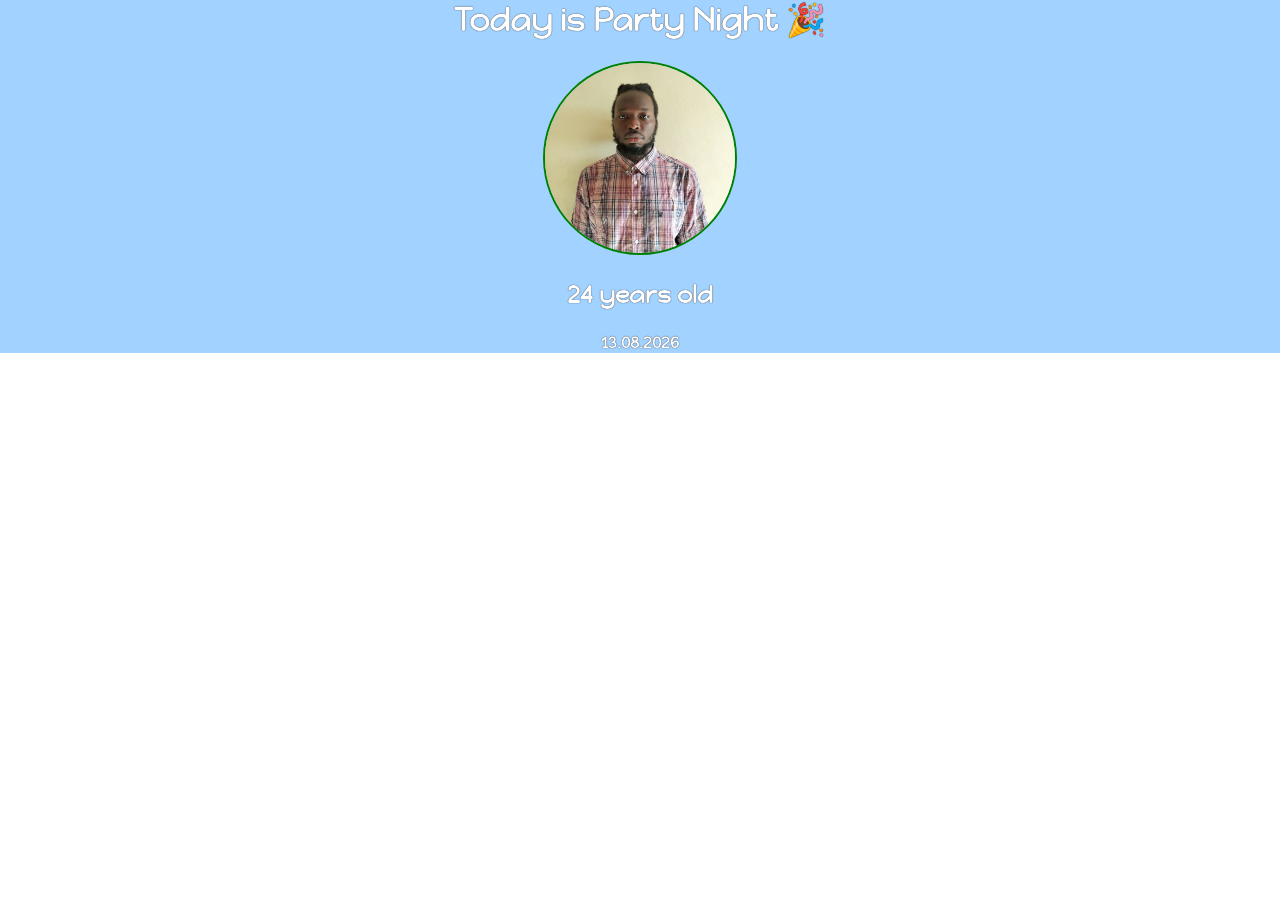
==== html_css/CSS/birthday_gift/index.html @ db70a27a "party-card" ====
<!DOCTYPE html>
<html lang="en">
<head>
  <link rel="preconnect" href="https://fonts.googleapis.com">
  <link rel="preconnect" href="https://fonts.gstatic.com" crossorigin>
  <link href="https://fonts.googleapis.com/css2?family=Happy+Monkey&display=swap" rel="stylesheet">
  <meta charset="UTF-8">
  <meta name="viewport" content="width=device-width, initial-scale=1.0">
  <link rel="stylesheet" href="./css/styles.css">
  <title>Birthday Gift</title>
</head>
<body>
  <div class="hero">
    <h1 id="title">Today is Party Night &#x1F389;</h1>
    <img id="avatar" src="./images/samuel.jpg" alt="Samuel's photo">
    <h2>24 years old</h2>
    <h4>13.08.2026</h4>
  </div>
</body>
</html>
---- html_css/CSS/birthday_gift/css/styles.css ----
body {
  margin: 0;
}

.hero {
  font-family: "Happy Monkey", system-ui, -apple-system, BlinkMacSystemFont, 'Segoe UI', Roboto, Oxygen, Ubuntu, Cantarell, 'Open Sans', 'Helvetica Neue', cursive, sans-serif;
  text-align: center;
  background: #a2d2ff;
  color: white;
}

#title {
  margin-top: 0;
}

#avatar {
  width: 190px;
  border-radius: 50%;
  border: 2px solid green;
}

h1, h2, h3, h4, p {
  text-shadow: 0px 0px 1px black;
}
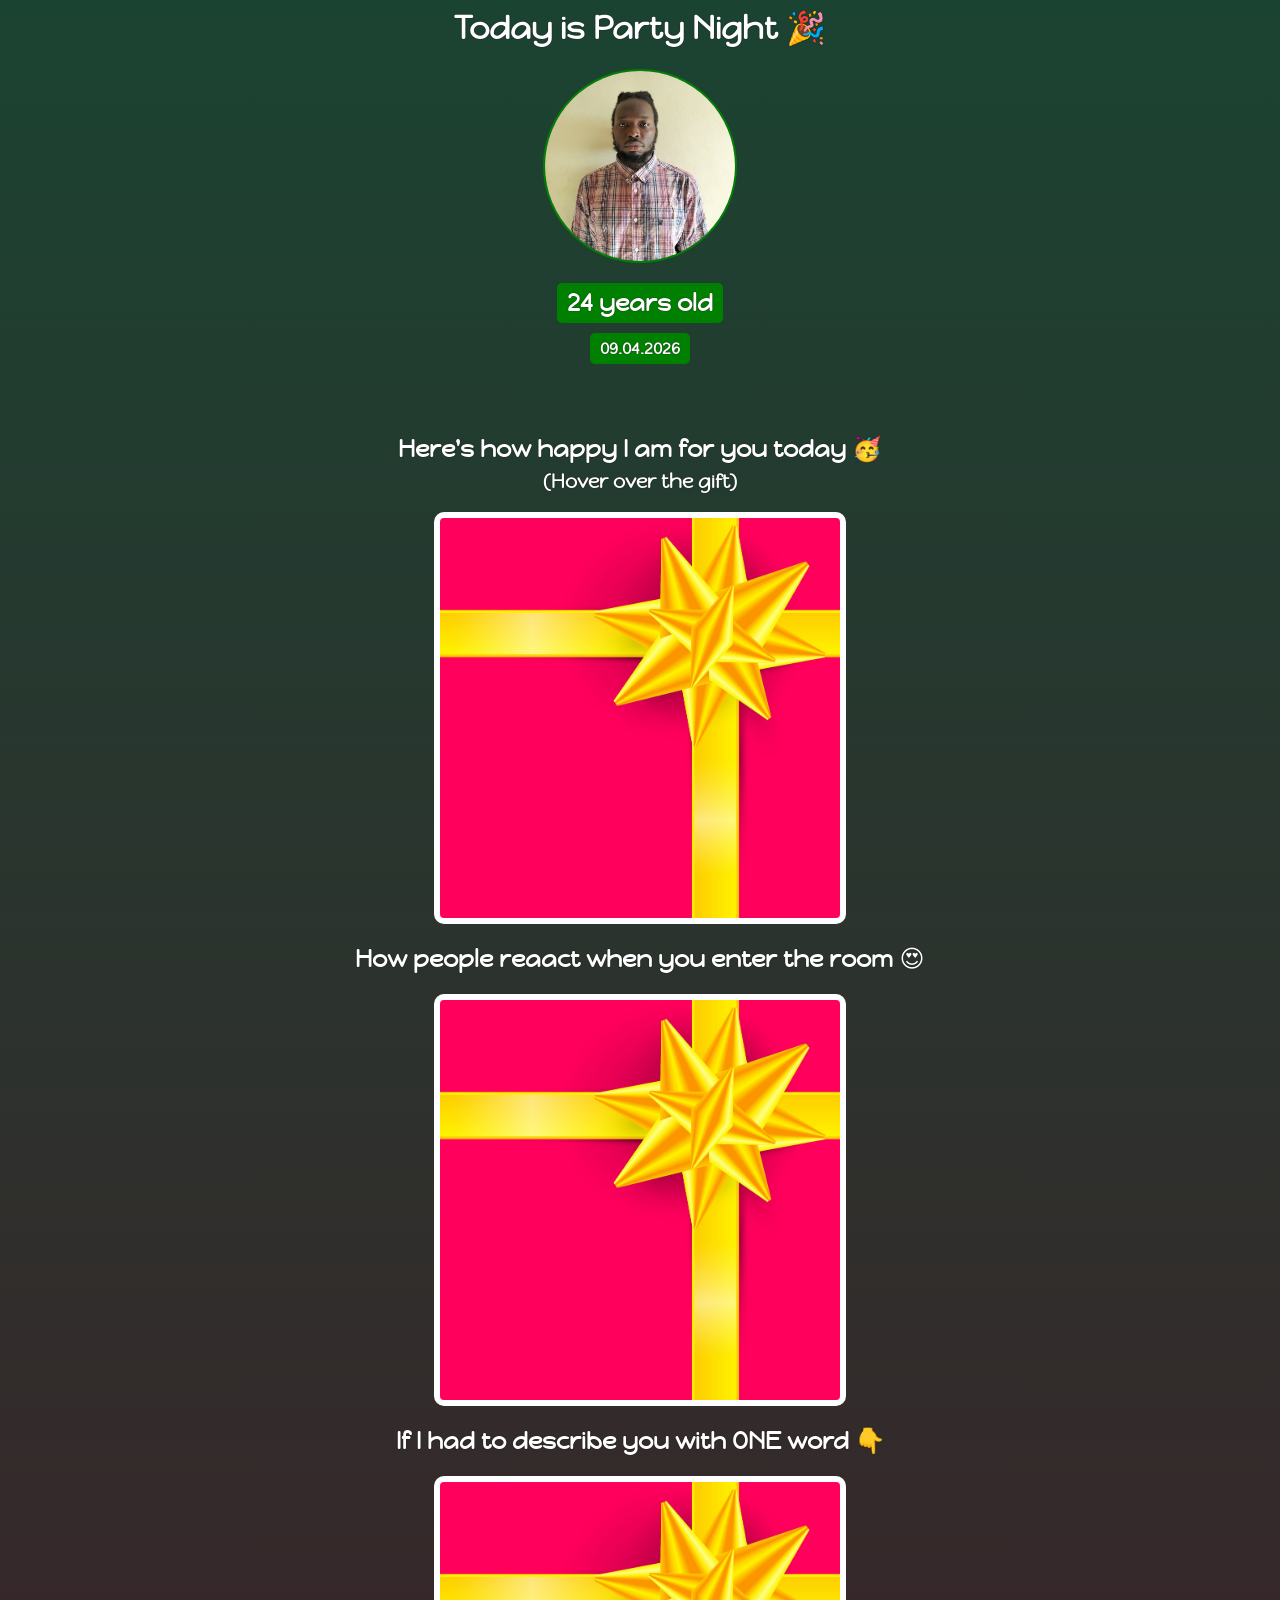
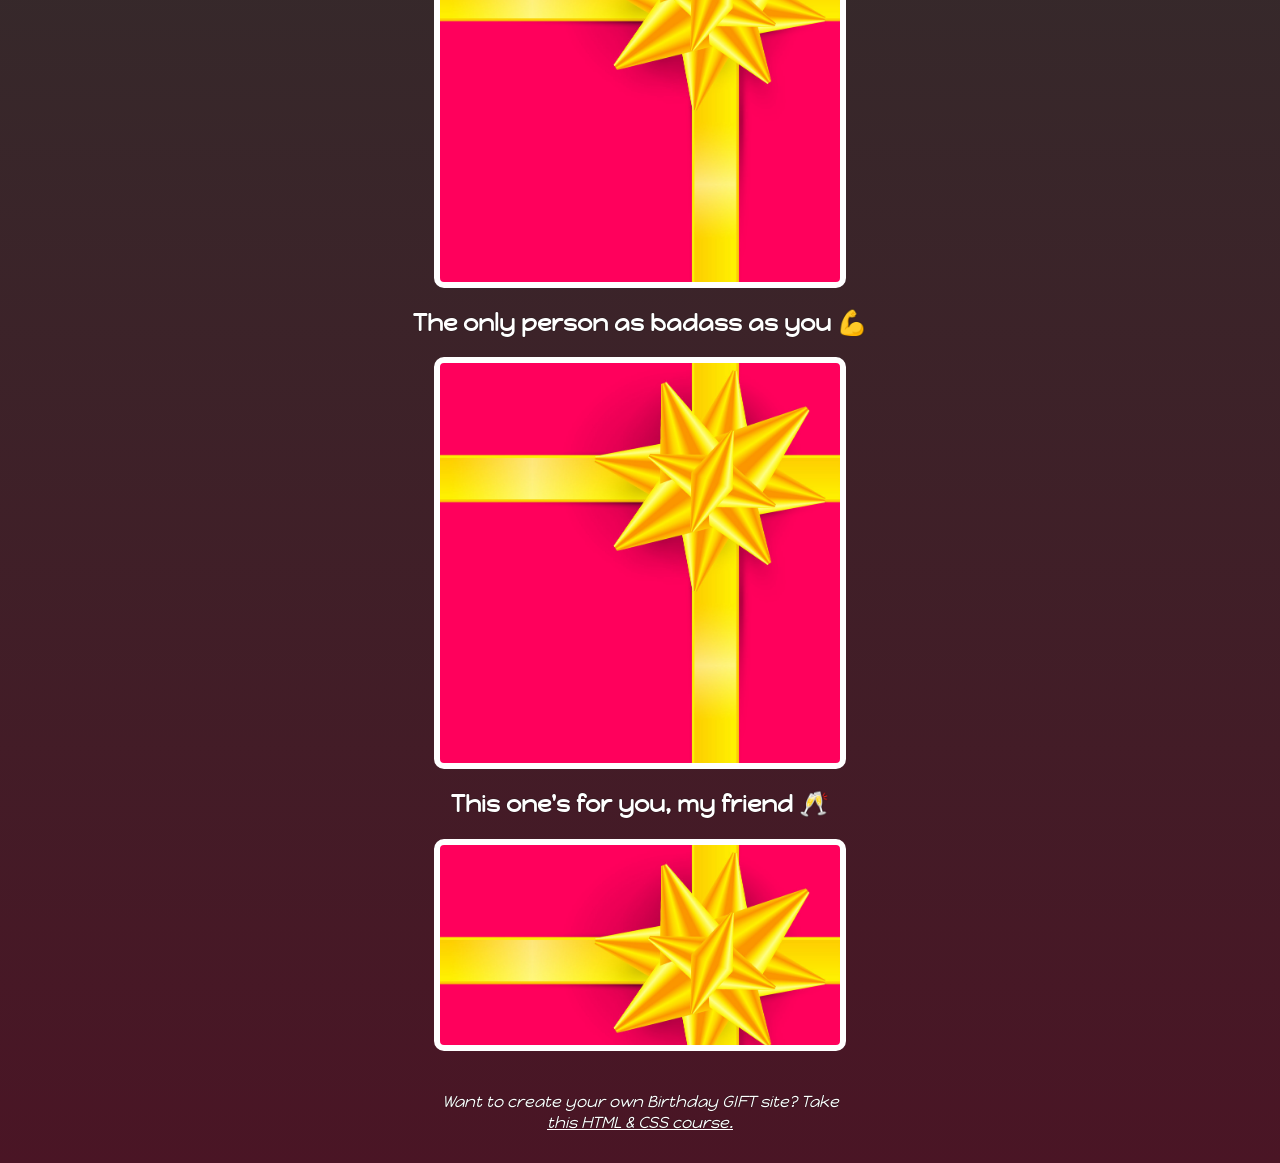
==== commit 6304464f: "party-web_complete" ====
--- a/html_css/CSS/birthday_gift/index.html
+++ b/html_css/CSS/birthday_gift/index.html
@@ -10,11 +10,39 @@
   <title>Birthday Gift</title>
 </head>
 <body>
-  <div class="hero">
+  <div id="header">
     <h1 id="title">Today is Party Night &#x1F389;</h1>
     <img id="avatar" src="./images/samuel.jpg" alt="Samuel's photo">
-    <h2>24 years old</h2>
-    <h4>13.08.2026</h4>
+    <h2 id="bday-age">24 years old</h2>
+    <h4 id="bday-date">09.04.2026</h4>
   </div>
+  <div id="gift-section">
+    <div class="gift1">
+      <h2 class="gift-title">Here's how happy I am for you today &#x1F973;</h2>
+      <h3 class="gift-hint">(Hover over the gift)</h3>
+      <div class="gift-cover" id="gif-happy"></div>
+    </div>
+    <div class="gift2">
+      <h2>How people reaact when you enter the room &#x1F60D;</h2>
+      <div class="gift-cover" id="gif-wink"></div>
+    </div>
+    <div class="gift3">
+      <h2>If I had to describe you with ONE word &#x1F447;</h2>
+      <div class="gift-cover" id="gif-genius"></div>
+    </div>
+    <div class="gift4">
+      <h2>The only person as badass as you &#x1F4AA;</h2>
+      <div class="gift-cover" id="gif-badass"></div>
+    </div>
+    <div class="gift5">
+      <h2>This one's for you, my friend &#x1F942;</h2>
+      <div id="gif-cheers"></div>
+    </div>
+  </div>
+  <footer>
+    <p id="footer-content">
+      Want to create your own Birthday GIFT site? Take <a target="_blank" href="https://scrimba.com/learn/htmlandcss">this HTML & CSS course.</a>
+    </p>
+  </footer>
 </body>
 </html>
--- a/html_css/CSS/birthday_gift/css/styles.css
+++ b/html_css/CSS/birthday_gift/css/styles.css
@@ -1,13 +1,9 @@
 
 
 body {
-  margin: 0;
-}
-
-.hero {
   font-family: "Happy Monkey", system-ui, -apple-system, BlinkMacSystemFont, 'Segoe UI', Roboto, Oxygen, Ubuntu, Cantarell, 'Open Sans', 'Helvetica Neue', cursive, sans-serif;
   text-align: center;
-  background: #a2d2ff;
+  background: linear-gradient(#1b4332, #4a1525);
   color: white;
 }
 
@@ -23,4 +19,92 @@
 
 h1, h2, h3, h4, p {
   text-shadow: 0px 0px 1px black;
+}
+
+#bday-age {
+  margin-bottom: 10px;
+  background: green;
+  padding: 5px 10px;
+  border-radius: 5px;
+}
+
+#bday-date {
+  margin: 0;
+  background: green;
+  padding: 5px 10px;
+  border-radius: 5px;
+}
+
+#header {
+  display: flex;
+  flex-direction: column;
+  justify-content: start;
+  align-items: center;
+}
+
+#gift-section {
+  display: flex;
+  flex-direction: column;
+  justify-content: start;
+  align-items: center;
+  margin-top: 50px;
+}
+
+.gift-title {
+  margin-bottom: 5px;
+}
+
+.gift-hint {
+  margin-top: 0;
+}
+
+.gift-cover{
+  margin: 0 auto;
+  background-image: url(../images/gift-cover.jpg);
+  width: 400px;
+  height: 400px;
+  background-size: cover;
+  border: 6px solid white;
+  border-radius: 10px;
+}
+
+#gif-happy:hover {
+  background-image: url(../images/happy.gif);
+}
+
+#gif-wink:hover {
+  background-image: url(../images/hot.gif);
+}
+
+#gif-genius:hover {
+  background-image: url(../images/genius.gif);
+}
+
+#gif-badass:hover {
+  background-image: url(../images/badass.gif);
+}
+
+#gif-cheers {
+  margin: 0 auto;
+  background-image: url(../images/gift-cover.jpg);
+  width: 400px;
+  height: 200px;
+  background-size: cover;
+  border: 6px solid white;
+  border-radius: 10px;
+}
+#gif-cheers:hover {
+  background-image: url(../images/cheers.gif);
+}
+
+#footer-content {
+  font-style: italic;
+  width: 400px;
+  margin: 40px auto 30px auto;
+}
+
+#footer-content a:link,
+#footer-content a:visited,
+#footer-content a:active {
+  color: white;
 }
